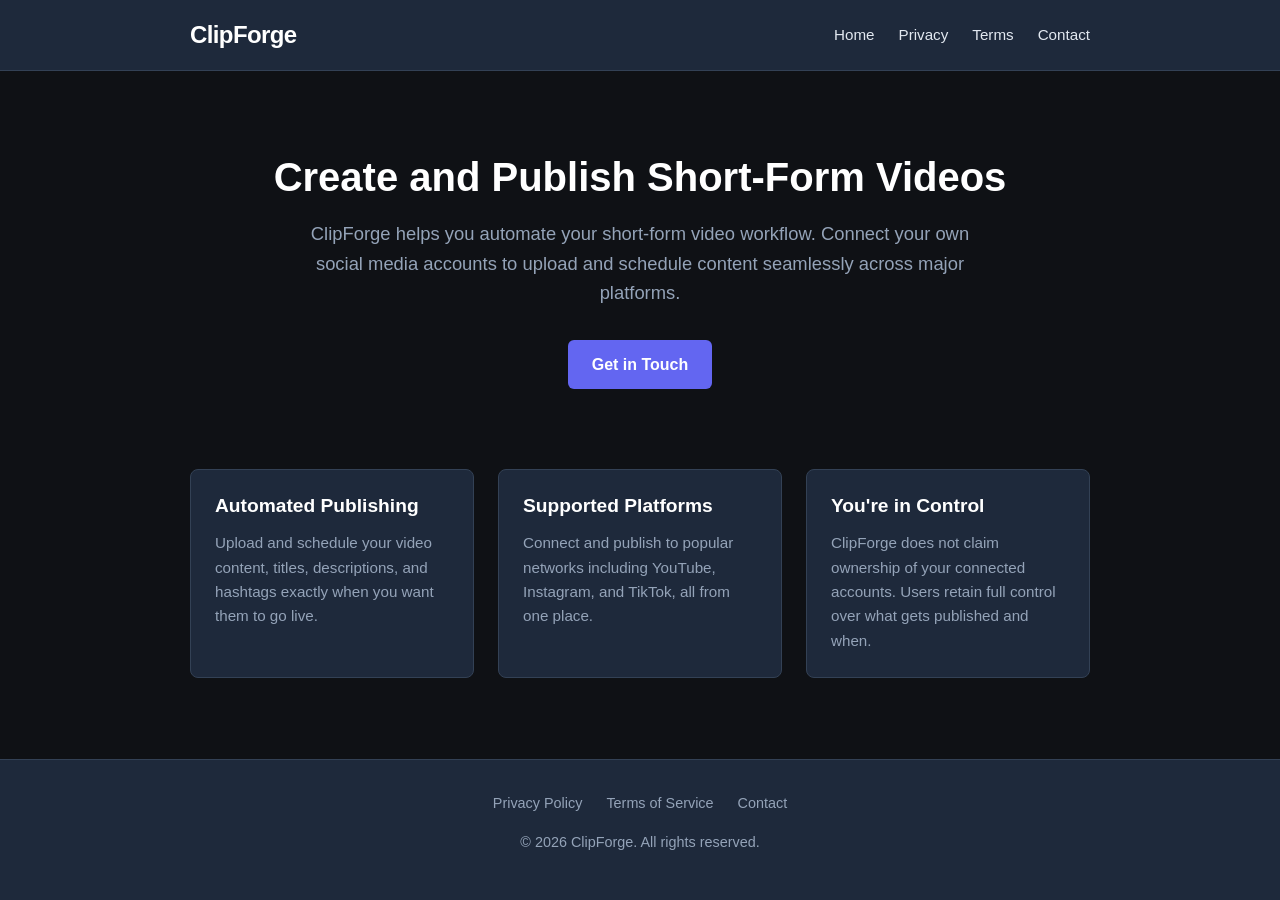
==== index.html @ cb786774 "Initial commit: Add static site files for ClipForge" ====
<!DOCTYPE html>
<html lang="en">
<head>
    <meta charset="UTF-8">
    <meta name="viewport" content="width=device-width, initial-scale=1.0">
    <title>ClipForge - Short-Form Video Automation</title>
    <link rel="stylesheet" href="css/style.css">
</head>
<body>
    <header>
        <div class="container">
            <nav>
                <a href="index.html" class="brand">ClipForge</a>
                <div class="nav-links">
                    <a href="index.html">Home</a>
                    <a href="privacy.html">Privacy</a>
                    <a href="terms.html">Terms</a>
                    <a href="contact.html">Contact</a>
                </div>
            </nav>
        </div>
    </header>

    <main>
        <div class="container">
            <div class="hero">
                <h1>Create and Publish Short-Form Videos</h1>
                <p>ClipForge helps you automate your short-form video workflow. Connect your own social media accounts to upload and schedule content seamlessly across major platforms.</p>
                <a href="contact.html" class="btn">Get in Touch</a>
            </div>

            <div class="features">
                <div class="feature-card">
                    <h3>Automated Publishing</h3>
                    <p>Upload and schedule your video content, titles, descriptions, and hashtags exactly when you want them to go live.</p>
                </div>
                <div class="feature-card">
                    <h3>Supported Platforms</h3>
                    <p>Connect and publish to popular networks including YouTube, Instagram, and TikTok, all from one place.</p>
                </div>
                <div class="feature-card">
                    <h3>You're in Control</h3>
                    <p>ClipForge does not claim ownership of your connected accounts. Users retain full control over what gets published and when.</p>
                </div>
            </div>
        </div>
    </main>

    <footer>
        <div class="container">
            <div class="footer-links">
                <a href="privacy.html">Privacy Policy</a>
                <a href="terms.html">Terms of Service</a>
                <a href="contact.html">Contact</a>
            </div>
            <p>&copy; 2026 ClipForge. All rights reserved.</p>
        </div>
    </footer>
</body>
</html>
---- css/style.css ----
:root {
  --bg-color: #0f1115;
  --text-color: #e2e8f0;
  --text-muted: #94a3b8;
  --accent-color: #6366f1; /* Indigo */
  --accent-hover: #4f46e5;
  --card-bg: #1e293b;
  --border-color: #334155;
}

body {
  margin: 0;
  font-family: -apple-system, BlinkMacSystemFont, "Segoe UI", Roboto, Helvetica, Arial, sans-serif;
  background-color: var(--bg-color);
  color: var(--text-color);
  line-height: 1.6;
  display: flex;
  flex-direction: column;
  min-height: 100vh;
}

a {
  color: var(--accent-color);
  text-decoration: none;
}

a:hover {
  text-decoration: underline;
}

header {
  background-color: var(--card-bg);
  border-bottom: 1px solid var(--border-color);
  padding: 1rem 0;
}

.container {
  max-width: 900px;
  margin: 0 auto;
  padding: 0 1.5rem;
}

nav {
  display: flex;
  justify-content: space-between;
  align-items: center;
}

.brand {
  font-size: 1.5rem;
  font-weight: 700;
  color: #fff;
  text-decoration: none;
  letter-spacing: -0.025em;
}
.brand:hover {
  text-decoration: none;
}

.nav-links {
  display: flex;
  gap: 1.5rem;
}

.nav-links a {
  color: var(--text-color);
  font-weight: 500;
  font-size: 0.95rem;
}

.nav-links a:hover {
  color: var(--accent-color);
  text-decoration: none;
}

main {
  flex-grow: 1;
  padding: 3rem 0;
}

h1, h2, h3 {
  color: #fff;
  margin-top: 2rem;
  line-height: 1.3;
}

h1 {
  font-size: 2.5rem;
  margin-bottom: 1rem;
  margin-top: 0;
}

.hero {
  text-align: center;
  padding: 2rem 0 3rem;
}

.hero p {
  font-size: 1.15rem;
  color: var(--text-muted);
  max-width: 700px;
  margin: 0 auto 2rem auto;
}

.features {
  display: grid;
  grid-template-columns: repeat(auto-fit, minmax(250px, 1fr));
  gap: 1.5rem;
  margin-top: 2rem;
}

.feature-card {
  background-color: var(--card-bg);
  border: 1px solid var(--border-color);
  border-radius: 8px;
  padding: 1.5rem;
}

.feature-card h3 {
  margin-top: 0;
  font-size: 1.2rem;
  margin-bottom: 0.75rem;
}

.feature-card p {
  margin: 0;
  font-size: 0.95rem;
  color: var(--text-muted);
}

.btn {
  display: inline-block;
  background-color: var(--accent-color);
  color: #fff;
  padding: 0.75rem 1.5rem;
  border-radius: 6px;
  font-weight: 600;
  transition: background-color 0.2s;
}

.btn:hover {
  background-color: var(--accent-hover);
  text-decoration: none;
}

footer {
  background-color: var(--card-bg);
  border-top: 1px solid var(--border-color);
  padding: 2rem 0;
  text-align: center;
  color: var(--text-muted);
  font-size: 0.9rem;
}

.footer-links {
  display: flex;
  justify-content: center;
  gap: 1.5rem;
  margin-bottom: 1rem;
  flex-wrap: wrap;
}

.footer-links a {
  color: var(--text-muted);
}

.footer-links a:hover {
  color: var(--text-color);
}

.legal-content h2 {
  font-size: 1.5rem;
  border-bottom: 1px solid var(--border-color);
  padding-bottom: 0.5rem;
  margin-top: 2.5rem;
}

.legal-content p, .legal-content ul, .legal-content li {
  color: var(--text-muted);
}

.legal-content ul {
  padding-left: 1.5rem;
}

.legal-content li {
  margin-bottom: 0.5rem;
}

@media (max-width: 600px) {
  nav {
    flex-direction: column;
    gap: 1rem;
  }
  .nav-links {
    flex-wrap: wrap;
    justify-content: center;
    gap: 1rem;
  }
  h1 {
    font-size: 2rem;
  }
}
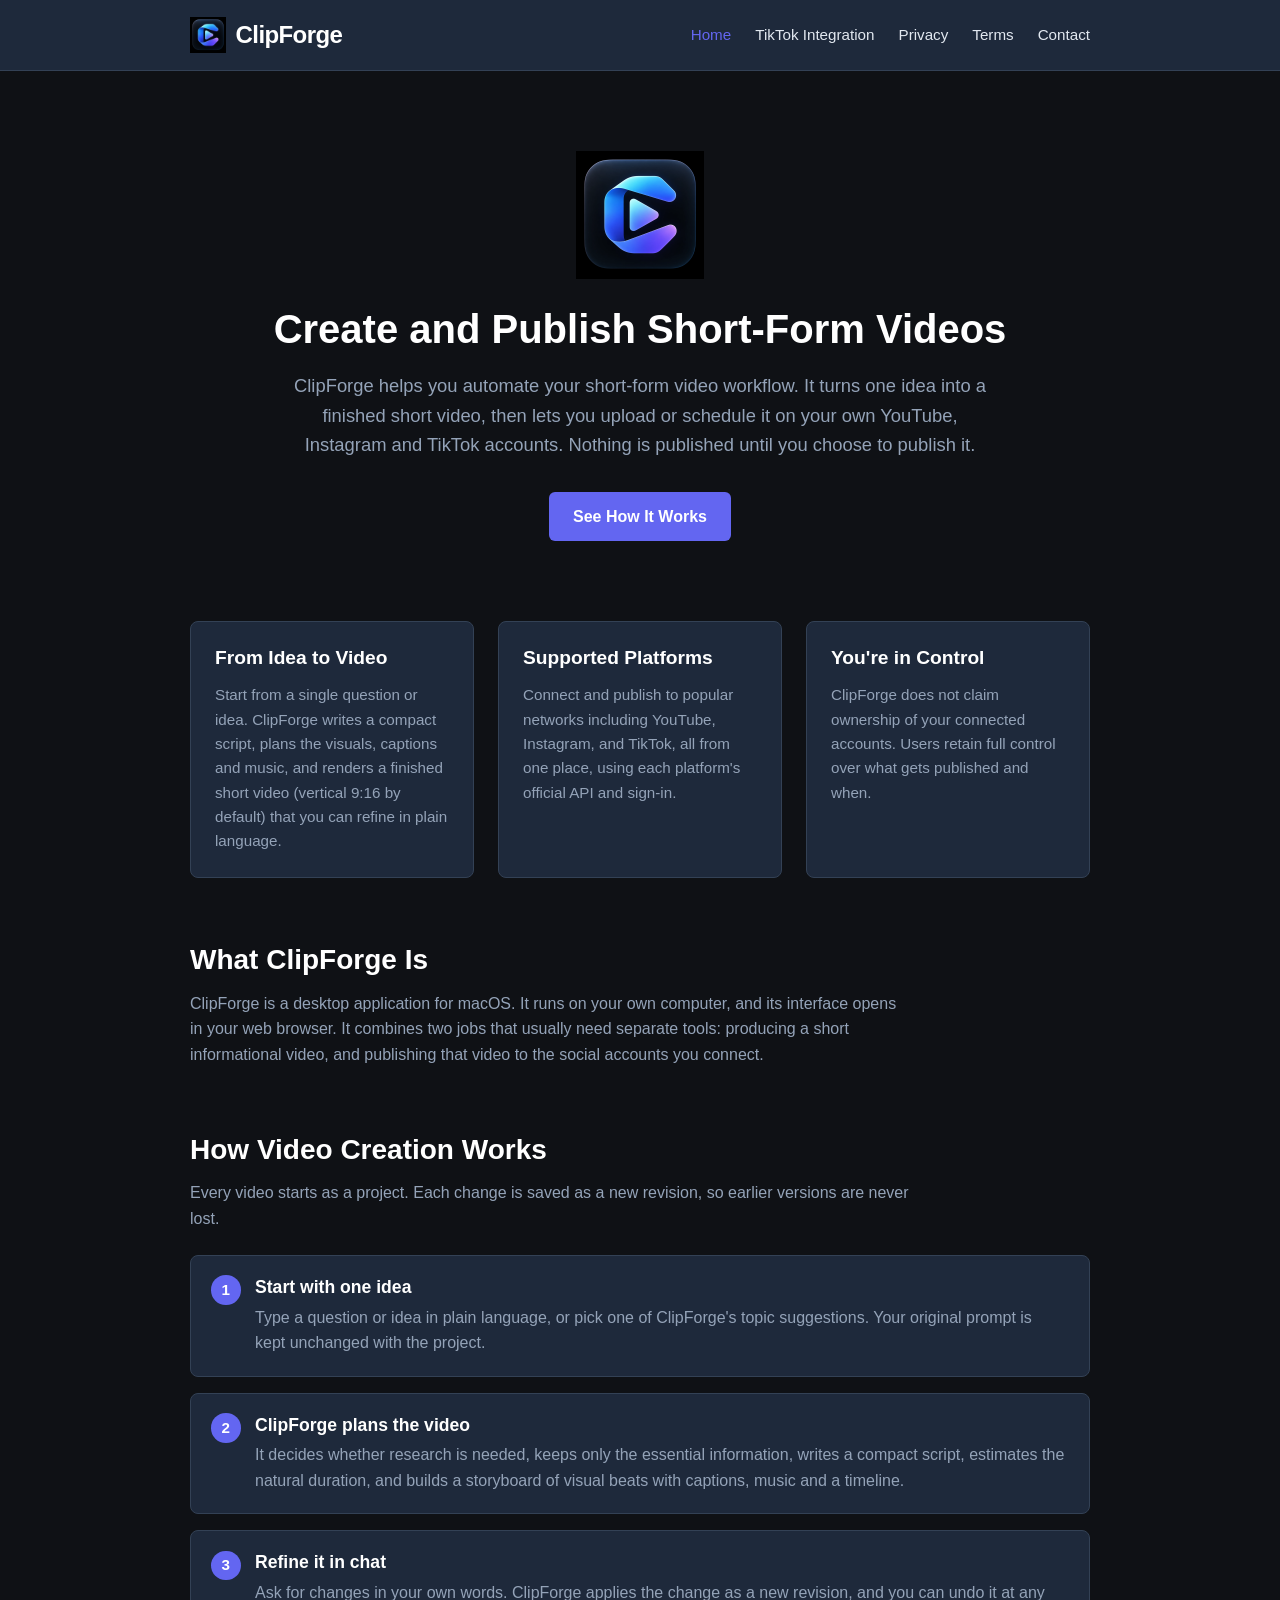
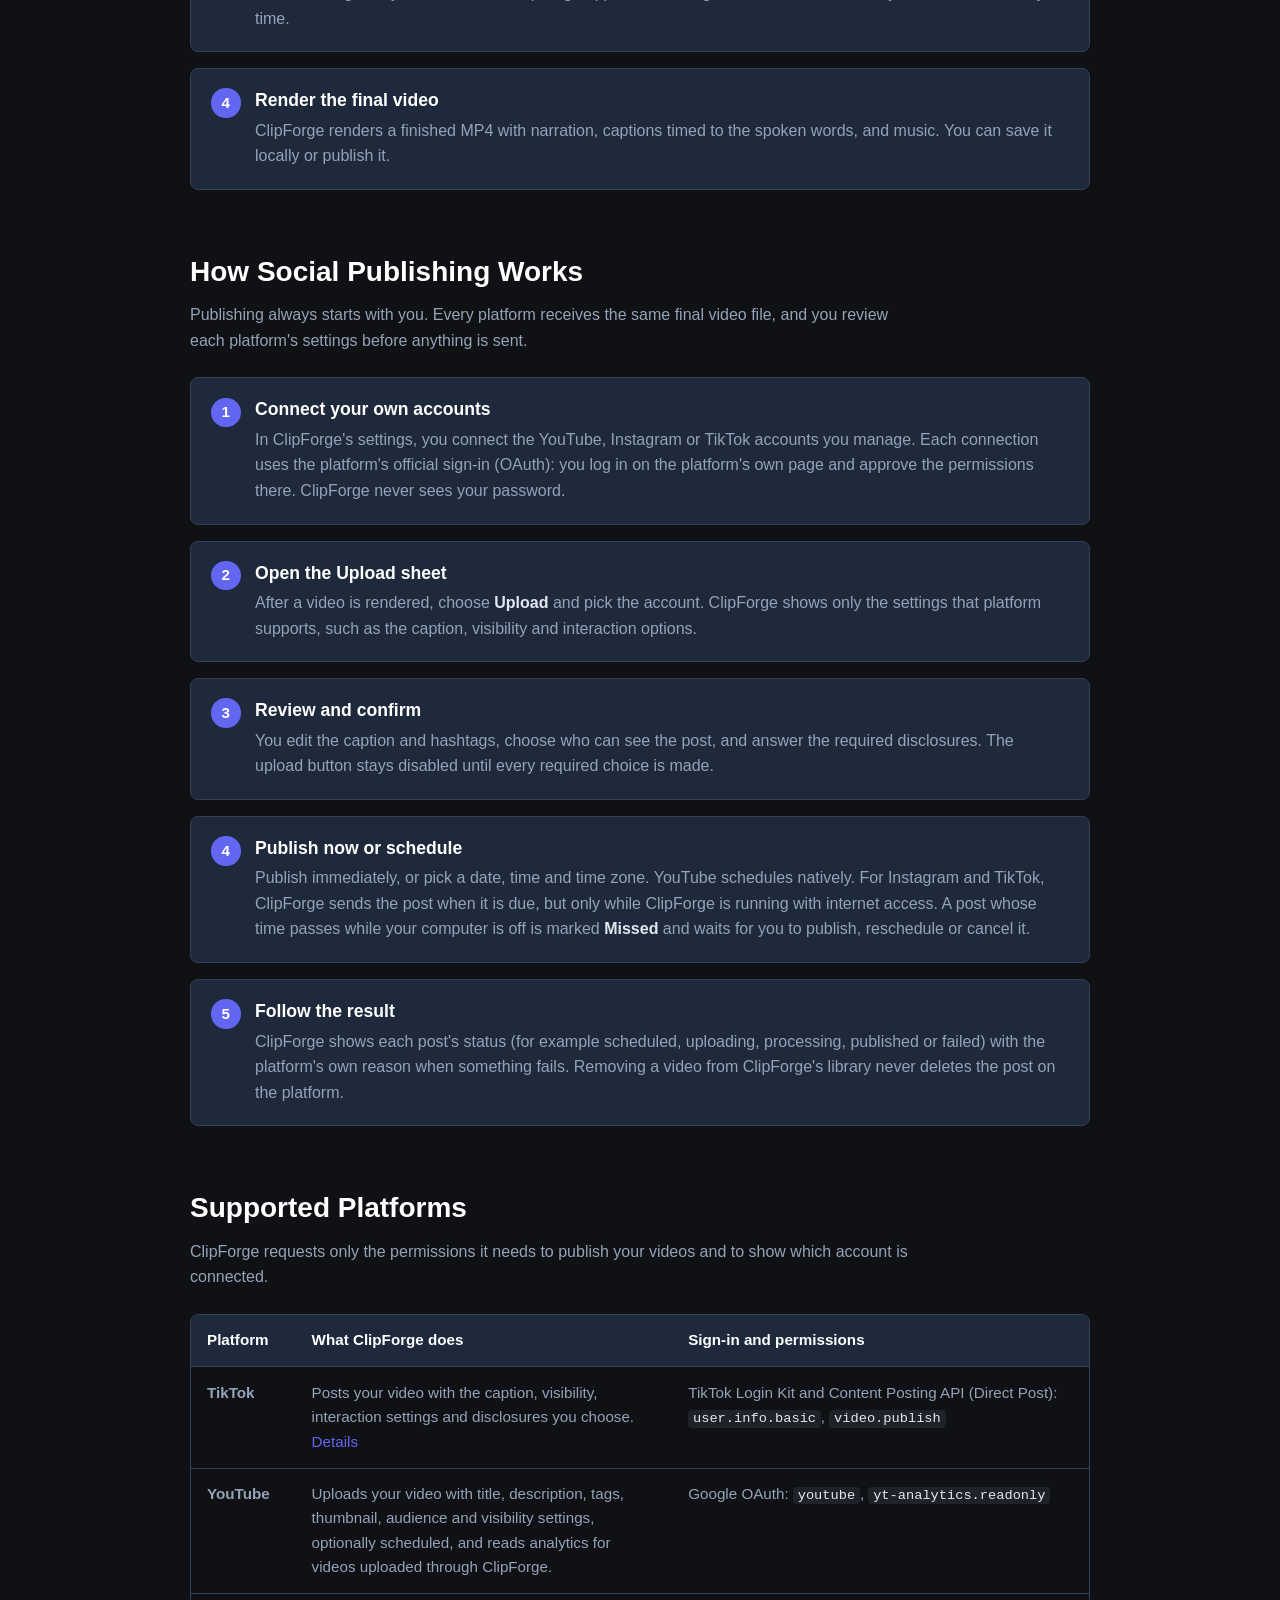
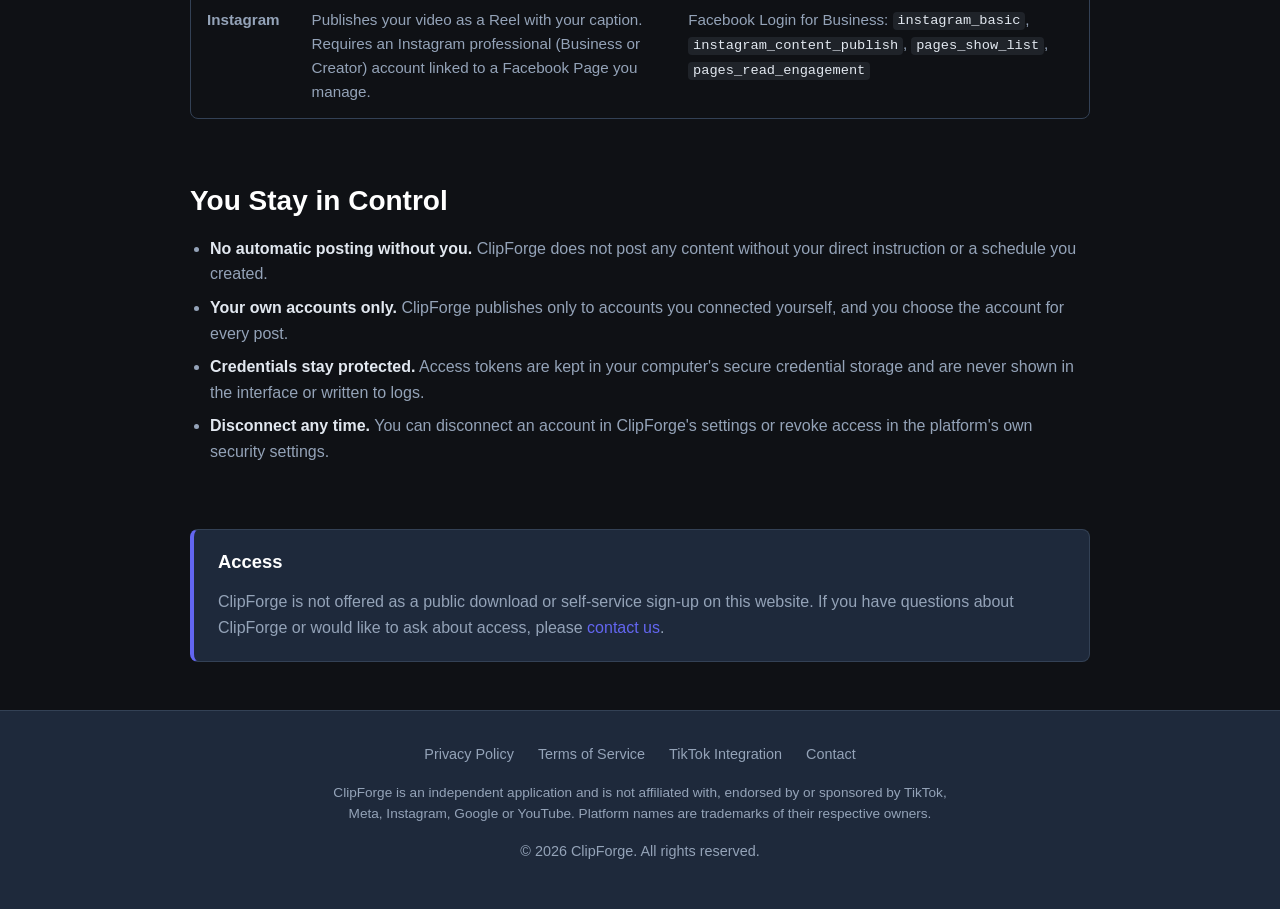
==== commit 0c8c73ee: "Use the official ClipForge app icon and document the TikTok integration TikTok rejected ClipForge Pu" ====
--- a/index.html
+++ b/index.html
@@ -4,15 +4,39 @@
     <meta charset="UTF-8">
     <meta name="viewport" content="width=device-width, initial-scale=1.0">
     <title>ClipForge - Short-Form Video Automation</title>
+    <meta name="description" content="ClipForge turns one idea into a short-form video and publishes it to your own YouTube, Instagram and TikTok accounts, only when you tell it to.">
+    <link rel="canonical" href="https://benedict-bulitz.github.io/clipforge-site/">
+    <link rel="icon" href="favicon.ico?v=1b6115bd" sizes="16x16 32x32 48x48">
+    <link rel="icon" type="image/png" sizes="16x16" href="assets/icons/favicon-16x16.png?v=1b6115bd">
+    <link rel="icon" type="image/png" sizes="32x32" href="assets/icons/favicon-32x32.png?v=1b6115bd">
+    <link rel="icon" type="image/png" sizes="48x48" href="assets/icons/favicon-48x48.png?v=1b6115bd">
+    <link rel="apple-touch-icon" sizes="180x180" href="assets/icons/apple-touch-icon.png?v=1b6115bd">
+    <link rel="manifest" href="site.webmanifest?v=1b6115bd">
+    <meta name="theme-color" content="#0f1115">
+    <meta name="application-name" content="ClipForge">
+    <meta name="apple-mobile-web-app-title" content="ClipForge">
+    <meta property="og:type" content="website">
+    <meta property="og:site_name" content="ClipForge">
+    <meta property="og:title" content="ClipForge - Short-Form Video Automation">
+    <meta property="og:description" content="Turn one idea into a short-form video and publish it to your own YouTube, Instagram and TikTok accounts.">
+    <meta property="og:url" content="https://benedict-bulitz.github.io/clipforge-site/">
+    <meta property="og:image" content="https://benedict-bulitz.github.io/clipforge-site/assets/og-image.png">
+    <meta property="og:image:type" content="image/png">
+    <meta property="og:image:width" content="1200">
+    <meta property="og:image:height" content="630">
+    <meta property="og:image:alt" content="The ClipForge app icon">
+    <meta name="twitter:card" content="summary_large_image">
     <link rel="stylesheet" href="css/style.css">
 </head>
 <body>
+    <a class="skip-link" href="#main">Skip to content</a>
     <header>
         <div class="container">
-            <nav>
-                <a href="index.html" class="brand">ClipForge</a>
+            <nav aria-label="Main">
+                <a href="index.html" class="brand"><img src="assets/icons/icon-192.png" alt="" width="36" height="36">ClipForge</a>
                 <div class="nav-links">
-                    <a href="index.html">Home</a>
+                    <a href="index.html" aria-current="page">Home</a>
+                    <a href="tiktok.html">TikTok Integration</a>
                     <a href="privacy.html">Privacy</a>
                     <a href="terms.html">Terms</a>
                     <a href="contact.html">Contact</a>
@@ -21,28 +45,134 @@
         </div>
     </header>
 
-    <main>
+    <main id="main">
         <div class="container">
             <div class="hero">
+                <img class="hero-icon" src="assets/icons/icon-512.png" alt="ClipForge app icon" width="128" height="128">
                 <h1>Create and Publish Short-Form Videos</h1>
-                <p>ClipForge helps you automate your short-form video workflow. Connect your own social media accounts to upload and schedule content seamlessly across major platforms.</p>
-                <a href="contact.html" class="btn">Get in Touch</a>
+                <p>ClipForge helps you automate your short-form video workflow. It turns one idea into a finished short video, then lets you upload or schedule it on your own YouTube, Instagram and TikTok accounts. Nothing is published until you choose to publish it.</p>
+                <a href="#how-it-works" class="btn">See How It Works</a>
             </div>
 
             <div class="features">
                 <div class="feature-card">
-                    <h3>Automated Publishing</h3>
-                    <p>Upload and schedule your video content, titles, descriptions, and hashtags exactly when you want them to go live.</p>
+                    <h3>From Idea to Video</h3>
+                    <p>Start from a single question or idea. ClipForge writes a compact script, plans the visuals, captions and music, and renders a finished short video (vertical 9:16 by default) that you can refine in plain language.</p>
                 </div>
                 <div class="feature-card">
                     <h3>Supported Platforms</h3>
-                    <p>Connect and publish to popular networks including YouTube, Instagram, and TikTok, all from one place.</p>
+                    <p>Connect and publish to popular networks including YouTube, Instagram, and TikTok, all from one place, using each platform's official API and sign-in.</p>
                 </div>
                 <div class="feature-card">
                     <h3>You're in Control</h3>
                     <p>ClipForge does not claim ownership of your connected accounts. Users retain full control over what gets published and when.</p>
                 </div>
             </div>
+
+            <section class="section" id="what-it-is" aria-labelledby="what-it-is-title">
+                <h2 id="what-it-is-title">What ClipForge Is</h2>
+                <p class="section-intro">ClipForge is a desktop application for macOS. It runs on your own computer, and its interface opens in your web browser. It combines two jobs that usually need separate tools: producing a short informational video, and publishing that video to the social accounts you connect.</p>
+            </section>
+
+            <section class="section" id="how-it-works" aria-labelledby="how-it-works-title">
+                <h2 id="how-it-works-title">How Video Creation Works</h2>
+                <p class="section-intro">Every video starts as a project. Each change is saved as a new revision, so earlier versions are never lost.</p>
+                <ol class="steps">
+                    <li>
+                        <h3>Start with one idea</h3>
+                        <p>Type a question or idea in plain language, or pick one of ClipForge's topic suggestions. Your original prompt is kept unchanged with the project.</p>
+                    </li>
+                    <li>
+                        <h3>ClipForge plans the video</h3>
+                        <p>It decides whether research is needed, keeps only the essential information, writes a compact script, estimates the natural duration, and builds a storyboard of visual beats with captions, music and a timeline.</p>
+                    </li>
+                    <li>
+                        <h3>Refine it in chat</h3>
+                        <p>Ask for changes in your own words. ClipForge applies the change as a new revision, and you can undo it at any time.</p>
+                    </li>
+                    <li>
+                        <h3>Render the final video</h3>
+                        <p>ClipForge renders a finished MP4 with narration, captions timed to the spoken words, and music. You can save it locally or publish it.</p>
+                    </li>
+                </ol>
+            </section>
+
+            <section class="section" id="publishing" aria-labelledby="publishing-title">
+                <h2 id="publishing-title">How Social Publishing Works</h2>
+                <p class="section-intro">Publishing always starts with you. Every platform receives the same final video file, and you review each platform's settings before anything is sent.</p>
+                <ol class="steps">
+                    <li>
+                        <h3>Connect your own accounts</h3>
+                        <p>In ClipForge's settings, you connect the YouTube, Instagram or TikTok accounts you manage. Each connection uses the platform's official sign-in (OAuth): you log in on the platform's own page and approve the permissions there. ClipForge never sees your password.</p>
+                    </li>
+                    <li>
+                        <h3>Open the Upload sheet</h3>
+                        <p>After a video is rendered, choose <strong>Upload</strong> and pick the account. ClipForge shows only the settings that platform supports, such as the caption, visibility and interaction options.</p>
+                    </li>
+                    <li>
+                        <h3>Review and confirm</h3>
+                        <p>You edit the caption and hashtags, choose who can see the post, and answer the required disclosures. The upload button stays disabled until every required choice is made.</p>
+                    </li>
+                    <li>
+                        <h3>Publish now or schedule</h3>
+                        <p>Publish immediately, or pick a date, time and time zone. YouTube schedules natively. For Instagram and TikTok, ClipForge sends the post when it is due, but only while ClipForge is running with internet access. A post whose time passes while your computer is off is marked <strong>Missed</strong> and waits for you to publish, reschedule or cancel it.</p>
+                    </li>
+                    <li>
+                        <h3>Follow the result</h3>
+                        <p>ClipForge shows each post's status (for example scheduled, uploading, processing, published or failed) with the platform's own reason when something fails. Removing a video from ClipForge's library never deletes the post on the platform.</p>
+                    </li>
+                </ol>
+            </section>
+
+            <section class="section" id="platforms" aria-labelledby="platforms-title">
+                <h2 id="platforms-title">Supported Platforms</h2>
+                <p class="section-intro">ClipForge requests only the permissions it needs to publish your videos and to show which account is connected.</p>
+                <div class="table-wrap">
+                    <table>
+                        <thead>
+                            <tr>
+                                <th scope="col">Platform</th>
+                                <th scope="col">What ClipForge does</th>
+                                <th scope="col">Sign-in and permissions</th>
+                            </tr>
+                        </thead>
+                        <tbody>
+                            <tr>
+                                <td data-label="Platform"><strong>TikTok</strong></td>
+                                <td data-label="What ClipForge does">Posts your video with the caption, visibility, interaction settings and disclosures you choose. <a href="tiktok.html">Details</a></td>
+                                <td data-label="Sign-in and permissions">TikTok Login Kit and Content Posting API (Direct Post): <code>user.info.basic</code>, <code>video.publish</code></td>
+                            </tr>
+                            <tr>
+                                <td data-label="Platform"><strong>YouTube</strong></td>
+                                <td data-label="What ClipForge does">Uploads your video with title, description, tags, thumbnail, audience and visibility settings, optionally scheduled, and reads analytics for videos uploaded through ClipForge.</td>
+                                <td data-label="Sign-in and permissions">Google OAuth: <code>youtube</code>, <code>yt-analytics.readonly</code></td>
+                            </tr>
+                            <tr>
+                                <td data-label="Platform"><strong>Instagram</strong></td>
+                                <td data-label="What ClipForge does">Publishes your video as a Reel with your caption. Requires an Instagram professional (Business or Creator) account linked to a Facebook Page you manage.</td>
+                                <td data-label="Sign-in and permissions">Facebook Login for Business: <code>instagram_basic</code>, <code>instagram_content_publish</code>, <code>pages_show_list</code>, <code>pages_read_engagement</code></td>
+                            </tr>
+                        </tbody>
+                    </table>
+                </div>
+            </section>
+
+            <section class="section" id="control" aria-labelledby="control-title">
+                <h2 id="control-title">You Stay in Control</h2>
+                <ul class="check-list">
+                    <li><strong>No automatic posting without you.</strong> ClipForge does not post any content without your direct instruction or a schedule you created.</li>
+                    <li><strong>Your own accounts only.</strong> ClipForge publishes only to accounts you connected yourself, and you choose the account for every post.</li>
+                    <li><strong>Credentials stay protected.</strong> Access tokens are kept in your computer's secure credential storage and are never shown in the interface or written to logs.</li>
+                    <li><strong>Disconnect any time.</strong> You can disconnect an account in ClipForge's settings or revoke access in the platform's own security settings.</li>
+                </ul>
+            </section>
+
+            <section class="section" id="access" aria-labelledby="access-title">
+                <div class="notice">
+                    <h2 id="access-title">Access</h2>
+                    <p>ClipForge is not offered as a public download or self-service sign-up on this website. If you have questions about ClipForge or would like to ask about access, please <a href="contact.html">contact us</a>.</p>
+                </div>
+            </section>
         </div>
     </main>
 
@@ -51,8 +181,10 @@
             <div class="footer-links">
                 <a href="privacy.html">Privacy Policy</a>
                 <a href="terms.html">Terms of Service</a>
+                <a href="tiktok.html">TikTok Integration</a>
                 <a href="contact.html">Contact</a>
             </div>
+            <p class="footer-note">ClipForge is an independent application and is not affiliated with, endorsed by or sponsored by TikTok, Meta, Instagram, Google or YouTube. Platform names are trademarks of their respective owners.</p>
             <p>&copy; 2026 ClipForge. All rights reserved.</p>
         </div>
     </footer>
--- a/css/style.css
+++ b/css/style.css
@@ -47,11 +47,20 @@
 }
 
 .brand {
+  display: inline-flex;
+  align-items: center;
+  gap: 0.6rem;
   font-size: 1.5rem;
   font-weight: 700;
   color: #fff;
   text-decoration: none;
   letter-spacing: -0.025em;
+}
+
+.brand img {
+  width: 36px;
+  height: 36px;
+  flex-shrink: 0;
 }
 .brand:hover {
   text-decoration: none;
@@ -68,7 +77,8 @@
   font-size: 0.95rem;
 }
 
-.nav-links a:hover {
+.nav-links a:hover,
+.nav-links a[aria-current="page"] {
   color: var(--accent-color);
   text-decoration: none;
 }
@@ -187,6 +197,210 @@
   margin-bottom: 0.5rem;
 }
 
+.skip-link {
+  position: absolute;
+  left: -9999px;
+  top: 0;
+  background: var(--accent-color);
+  color: #fff;
+  padding: 0.5rem 1rem;
+  z-index: 10;
+}
+
+.skip-link:focus {
+  left: 1rem;
+}
+
+a:focus-visible {
+  outline: 2px solid var(--accent-color);
+  outline-offset: 2px;
+}
+
+.hero-icon {
+  display: block;
+  width: 128px;
+  height: 128px;
+  margin: 0 auto 1.5rem;
+}
+
+.section {
+  margin-top: 4rem;
+}
+
+.section > h2 {
+  font-size: 1.75rem;
+  margin: 0 0 0.75rem;
+}
+
+.section-intro.after-table {
+  margin-top: 1rem;
+}
+
+.section-intro {
+  color: var(--text-muted);
+  max-width: 720px;
+  margin: 0 0 1.5rem;
+}
+
+.steps {
+  list-style: none;
+  counter-reset: step;
+  padding: 0;
+  margin: 0;
+  display: grid;
+  gap: 1rem;
+}
+
+.steps li {
+  counter-increment: step;
+  position: relative;
+  background-color: var(--card-bg);
+  border: 1px solid var(--border-color);
+  border-radius: 8px;
+  padding: 1.25rem 1.5rem 1.25rem 4rem;
+  color: var(--text-muted);
+}
+
+.steps li::before {
+  content: counter(step);
+  position: absolute;
+  left: 1.25rem;
+  top: 1.2rem;
+  width: 1.85rem;
+  height: 1.85rem;
+  border-radius: 50%;
+  background-color: var(--accent-color);
+  color: #fff;
+  font-weight: 700;
+  font-size: 0.95rem;
+  display: flex;
+  align-items: center;
+  justify-content: center;
+}
+
+.steps h3 {
+  margin: 0 0 0.35rem;
+  font-size: 1.1rem;
+}
+
+.steps p {
+  margin: 0;
+}
+
+.check-list {
+  padding-left: 1.25rem;
+  color: var(--text-muted);
+}
+
+.check-list li {
+  margin-bottom: 0.5rem;
+}
+
+.check-list strong,
+.steps strong,
+.legal-content strong {
+  color: var(--text-color);
+}
+
+.table-wrap {
+  overflow-x: auto;
+  border: 1px solid var(--border-color);
+  border-radius: 8px;
+}
+
+table {
+  width: 100%;
+  border-collapse: collapse;
+  font-size: 0.95rem;
+}
+
+th, td {
+  text-align: left;
+  vertical-align: top;
+  padding: 0.85rem 1rem;
+  border-bottom: 1px solid var(--border-color);
+}
+
+th {
+  background-color: var(--card-bg);
+  color: #fff;
+  font-weight: 600;
+}
+
+td {
+  color: var(--text-muted);
+}
+
+tr:last-child td {
+  border-bottom: 0;
+}
+
+code {
+  font-family: ui-monospace, SFMono-Regular, Menlo, Consolas, monospace;
+  font-size: 0.9em;
+  background-color: rgba(148, 163, 184, 0.12);
+  color: var(--text-color);
+  padding: 0.1em 0.35em;
+  border-radius: 4px;
+  overflow-wrap: break-word;
+}
+
+.notice {
+  background-color: var(--card-bg);
+  border: 1px solid var(--border-color);
+  border-left: 4px solid var(--accent-color);
+  border-radius: 8px;
+  padding: 1.25rem 1.5rem;
+  color: var(--text-muted);
+}
+
+.notice h2,
+.notice h3 {
+  margin-top: 0;
+  font-size: 1.15rem;
+}
+
+.notice p:last-child {
+  margin-bottom: 0;
+}
+
+.contact-card {
+  background-color: var(--card-bg);
+  border: 1px solid var(--border-color);
+  padding: 2rem;
+  border-radius: 8px;
+  margin-top: 2rem;
+  display: inline-block;
+  max-width: 100%;
+  box-sizing: border-box;
+}
+
+.contact-card h3 {
+  margin-top: 0;
+}
+
+.contact-email {
+  font-size: 1.2rem;
+  font-weight: bold;
+  margin-bottom: 0;
+  overflow-wrap: anywhere;
+}
+
+.contact-more {
+  margin-top: 3rem;
+  max-width: 600px;
+}
+
+.contact-more p {
+  color: var(--text-muted);
+}
+
+.footer-note {
+  max-width: 640px;
+  margin: 0 auto 0.75rem;
+  font-size: 0.85rem;
+}
+
 @media (max-width: 600px) {
   nav {
     flex-direction: column;
@@ -200,4 +414,48 @@
   h1 {
     font-size: 2rem;
   }
-}
+  .steps li {
+    padding: 1rem 1rem 1rem 3.5rem;
+  }
+  .steps li::before {
+    left: 1rem;
+    top: 1rem;
+  }
+  .table-wrap {
+    overflow-x: visible;
+  }
+  .table-wrap table,
+  .table-wrap tbody,
+  .table-wrap tr,
+  .table-wrap td {
+    display: block;
+  }
+  .table-wrap thead {
+    position: absolute;
+    width: 1px;
+    height: 1px;
+    overflow: hidden;
+    clip: rect(0 0 0 0);
+  }
+  .table-wrap tr {
+    border-bottom: 1px solid var(--border-color);
+    padding: 0.5rem 0;
+  }
+  .table-wrap tr:last-child {
+    border-bottom: 0;
+  }
+  .table-wrap td {
+    border-bottom: 0;
+    padding: 0.4rem 1rem;
+  }
+  .table-wrap td::before {
+    content: attr(data-label);
+    display: block;
+    color: #fff;
+    font-size: 0.8rem;
+    font-weight: 600;
+    text-transform: uppercase;
+    letter-spacing: 0.04em;
+    margin-bottom: 0.15rem;
+  }
+}
